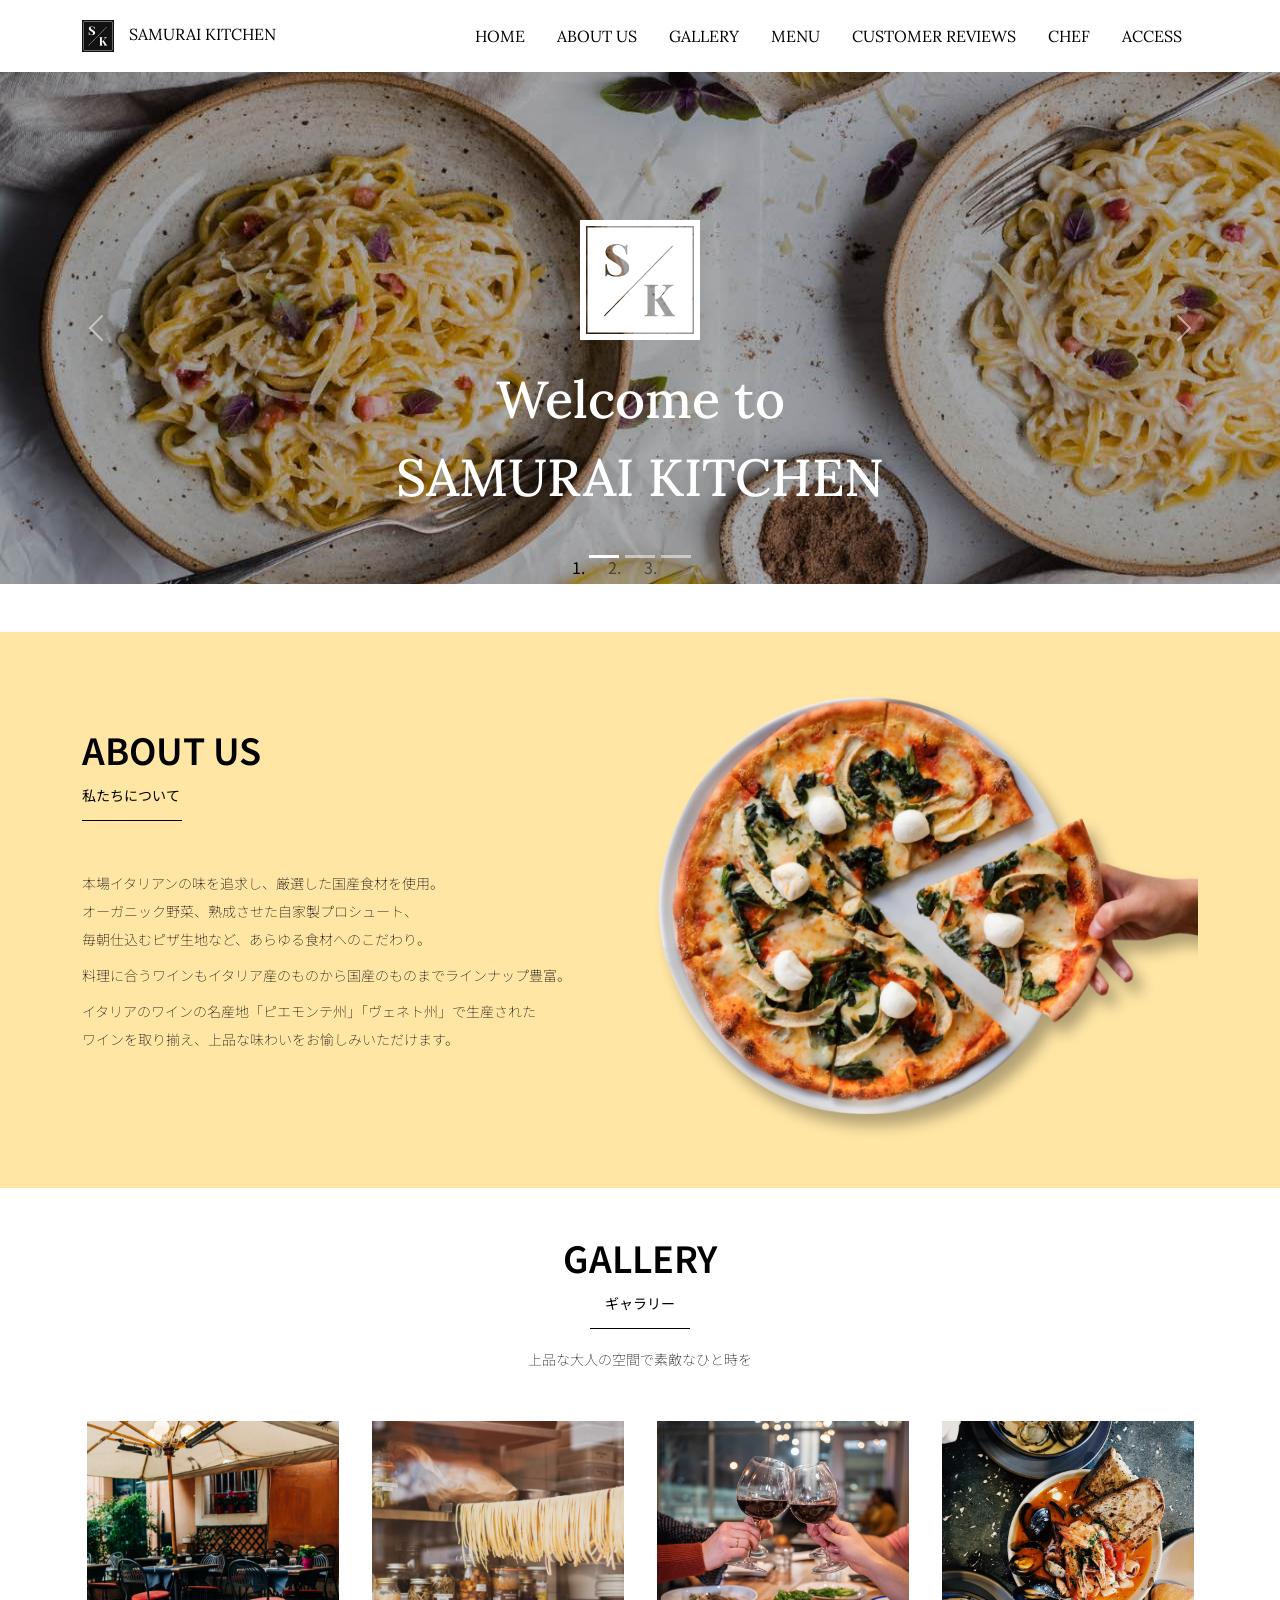
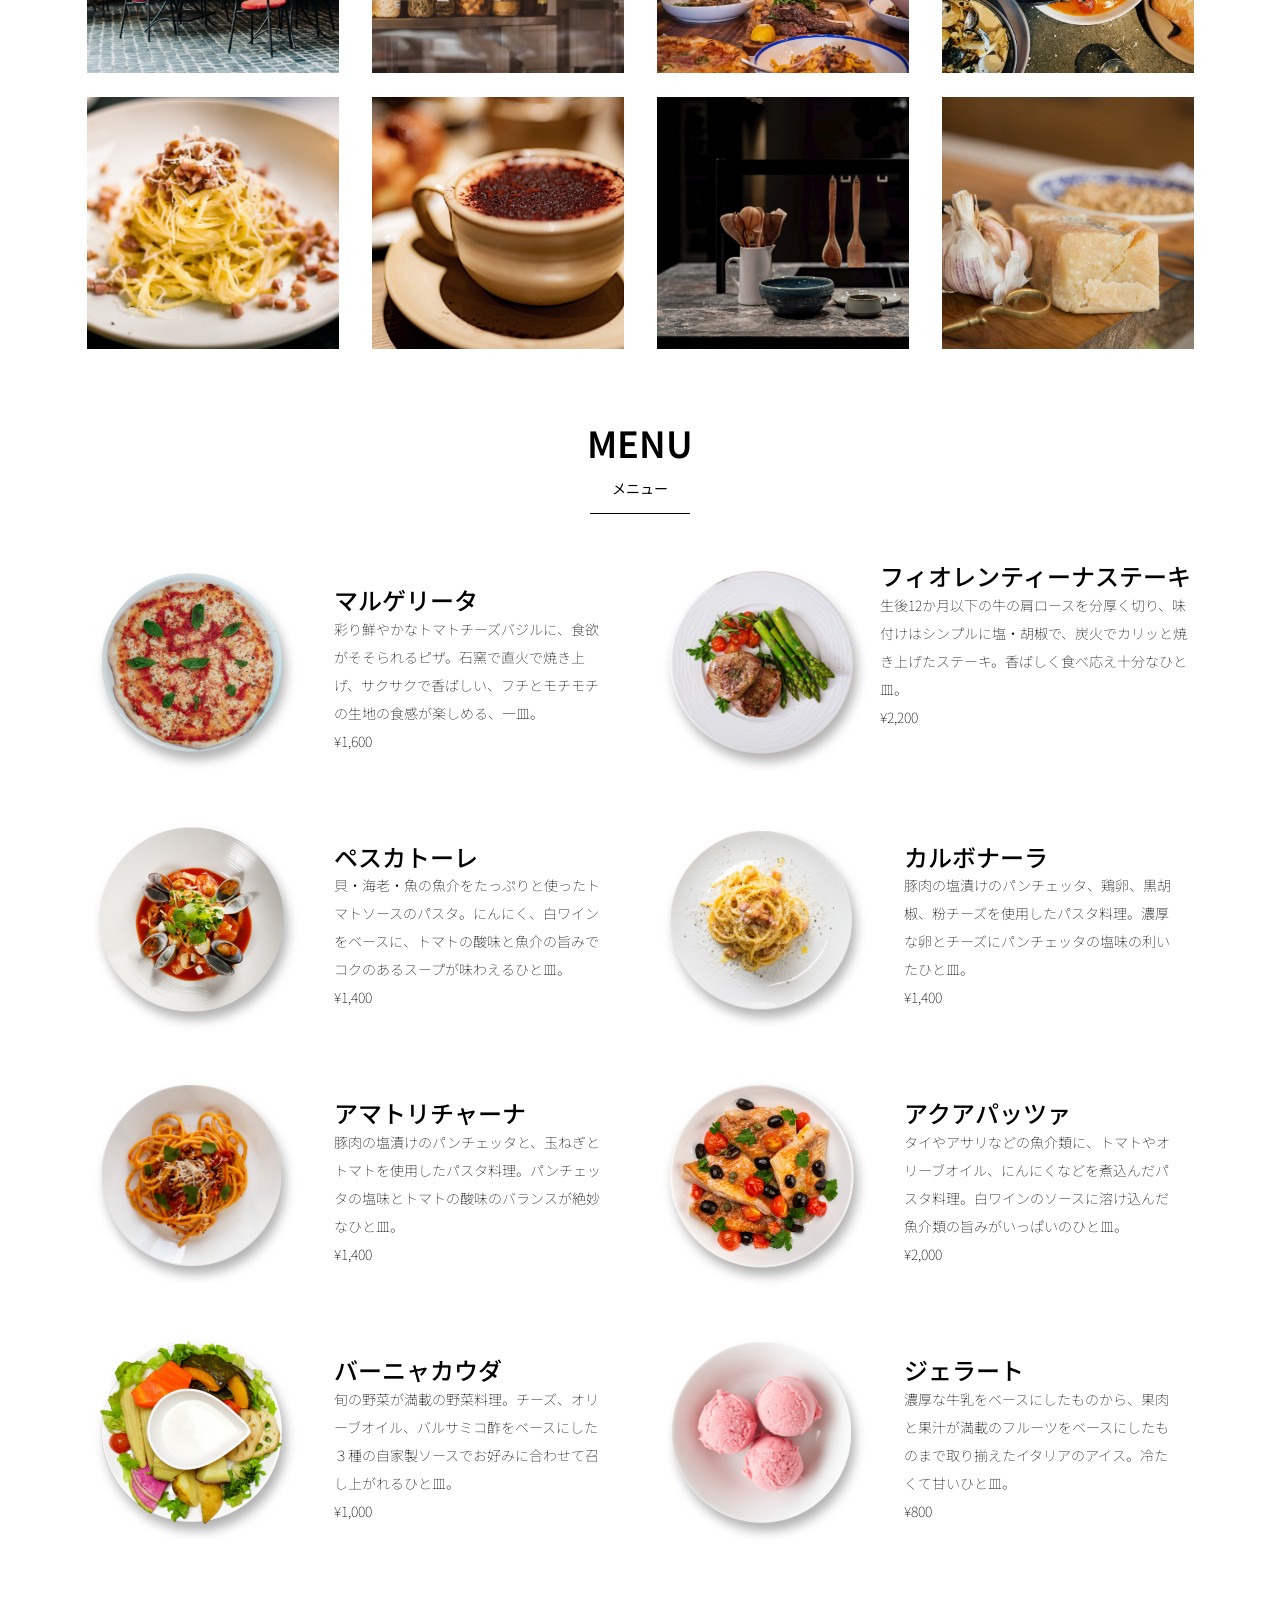
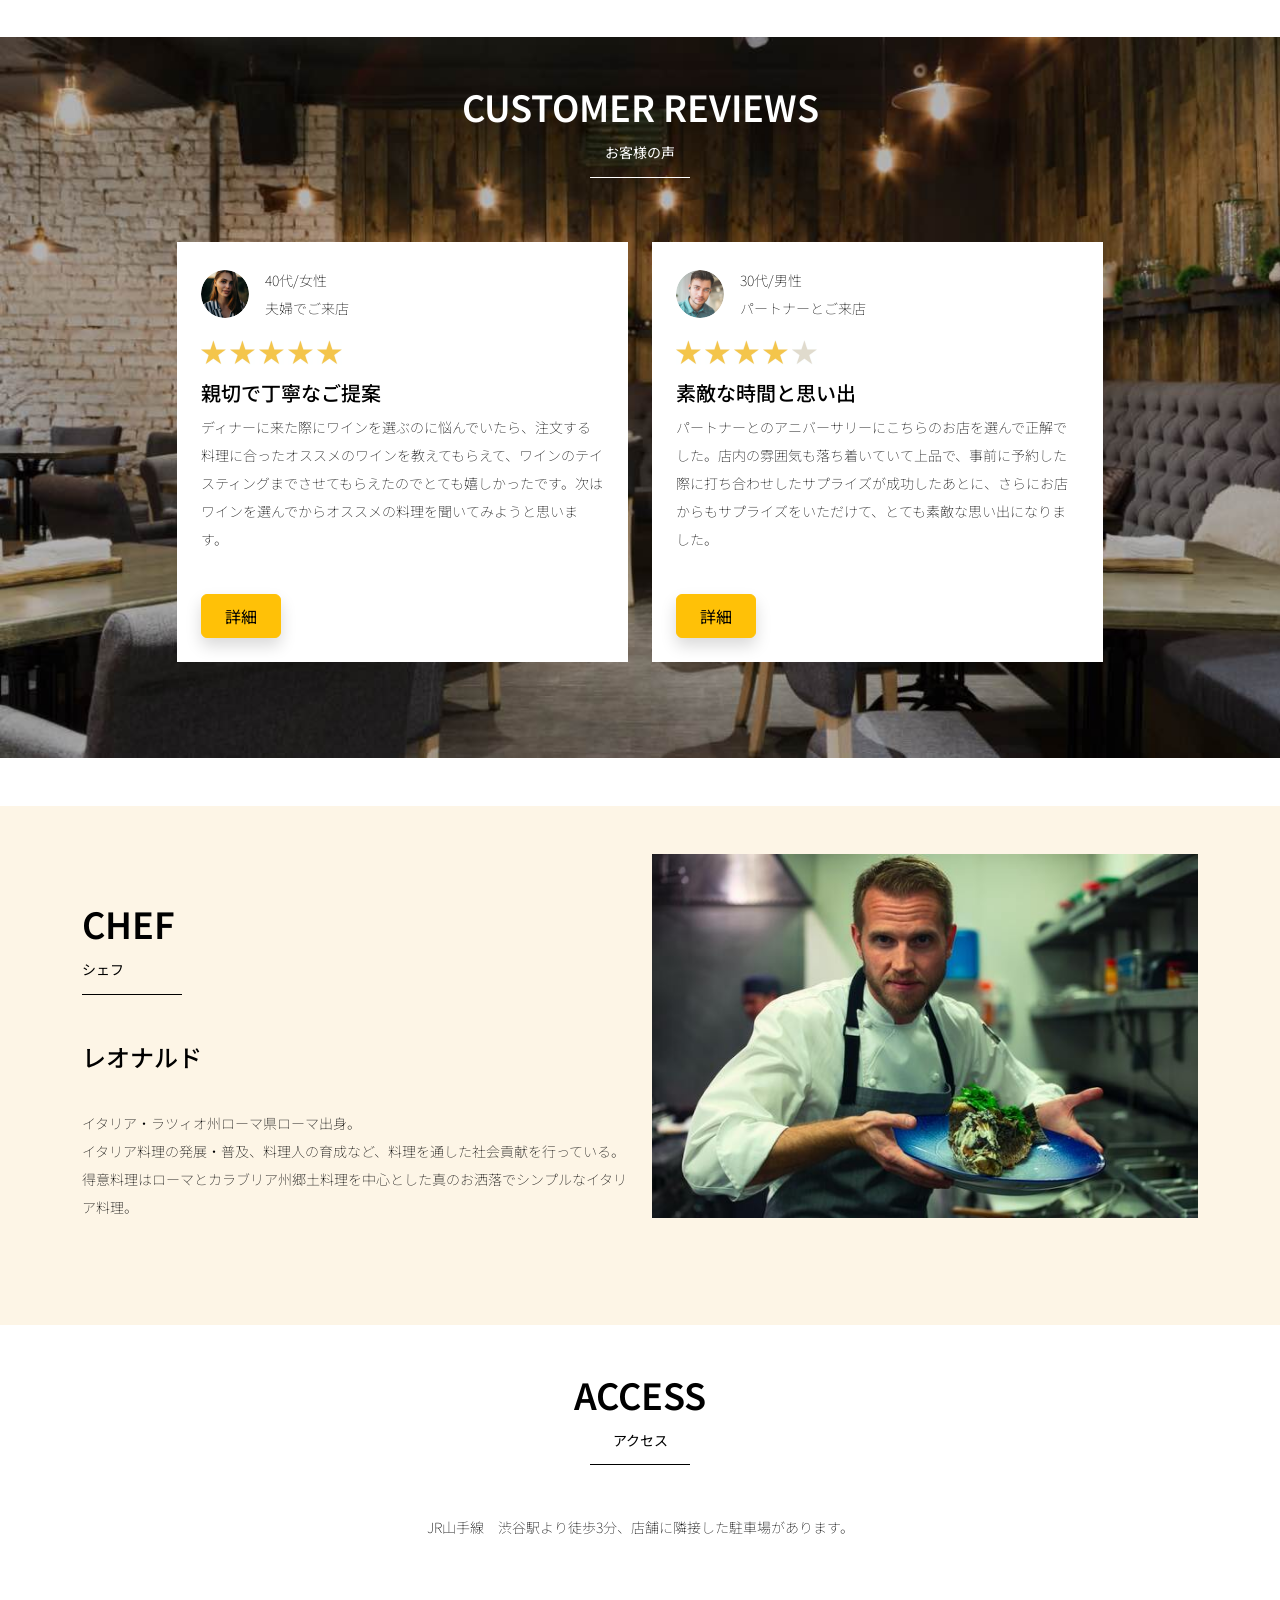
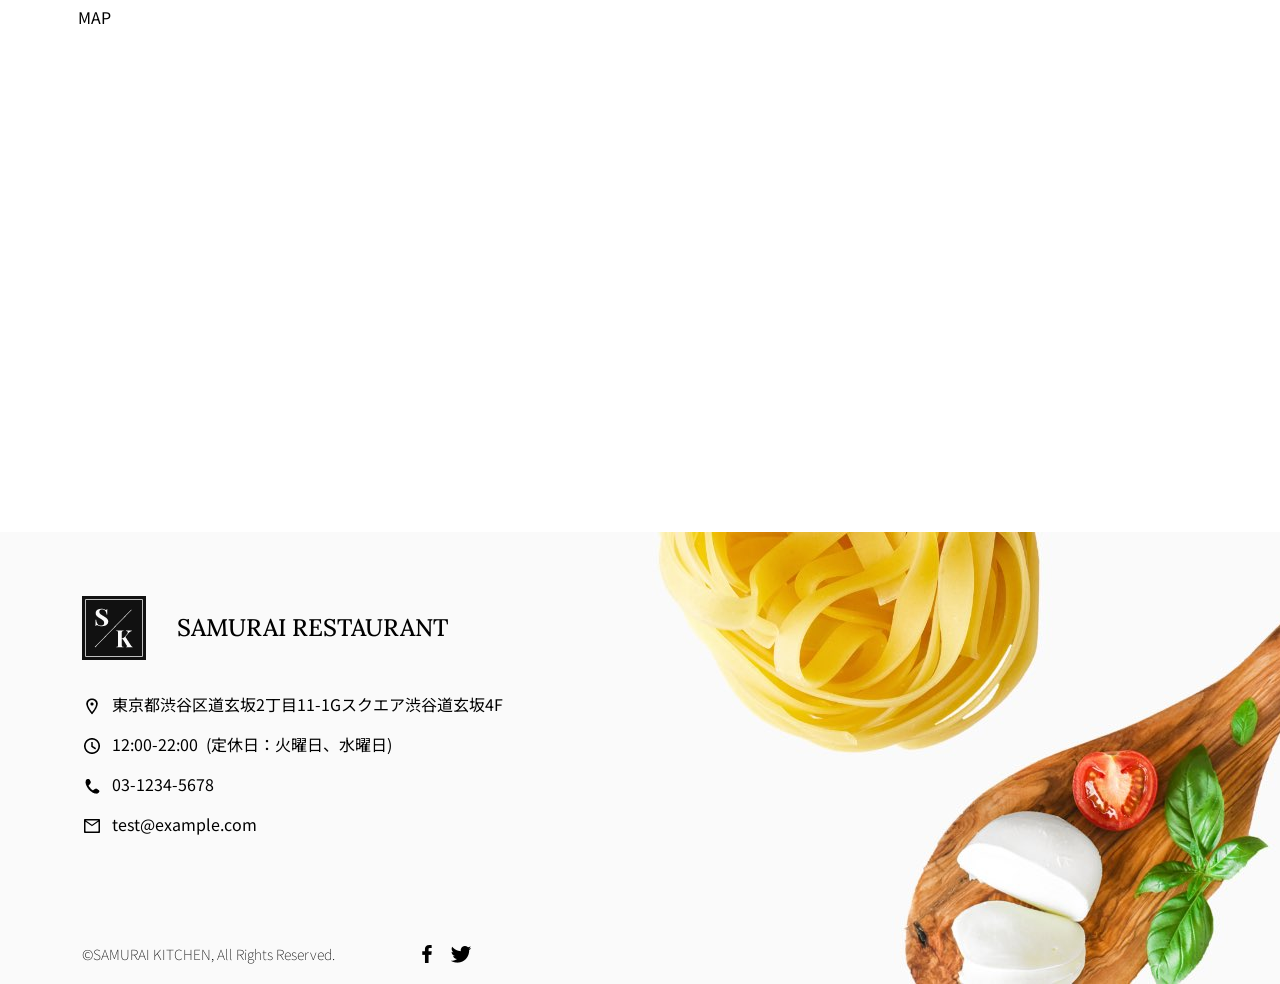
==== kadai_015/index.html @ 4ac13d6a "Add files via upload" ====
<!doctype html>
<html lang="ja">

<head>
  <meta charset="utf-8">
  <!-- マルチデバイス対応 -->
  <meta name="viewport" content="width=device-width, initial-scale=1">
  <meta name="description" content="">
  <meta name="author" content="SAMURAI ENGINEER">
  <title>SAMURAI XD_HTML教材</title>
  
  <!-- 先にBootstrapのCSSの読み込み -->
  <!--  bootstrap.min.cssの読み込み -->  
  <link href="https://cdn.jsdelivr.net/npm/bootstrap@5.0.0-beta1/dist/css/bootstrap.min.css" rel="stylesheet"
    integrity="sha384-giJF6kkoqNQ00vy+HMDP7azOuL0xtbfIcaT9wjKHr8RbDVddVHyTfAAsrekwKmP1" crossorigin="anonymous">
  <!--  bootstrap.bundle.min.jsの読み込み -->
  <!-- BootstrapのJavascriptライブラリの読み込み -->
  <script src="https://cdn.jsdelivr.net/npm/bootstrap@5.0.0-beta1/dist/js/bootstrap.bundle.min.js"
    integrity="sha384-ygbV9kiqUc6oa4msXn9868pTtWMgiQaeYH7/t7LECLbyPA2x65Kgf80OJFdroafW" crossorigin="anonymous" defer>
  </script>

  <!-- Google Font読み込み -->
  <link rel="preconnect" href="https://fonts.gstatic.com">
  <link href="https://fonts.googleapis.com/css2?family=Lora&display=swap" rel="stylesheet">
  <link href="https://fonts.googleapis.com/css2?family=Noto+Sans+JP:wght@300&display=swap" rel="stylesheet">
  <!-- Font Awesome -->
  <link rel="stylesheet" href="https://use.fontawesome.com/releases/v5.1.0/css/all.css"
    integrity="sha384-lKuwvrZot6UHsBSfcMvOkWwlCMgc0TaWr+30HWe3a4ltaBwTZhyTEggF5tJv8tbt" crossorigin="anonymous">
    <!-- Bootstrapの読み込みのlinkタグよりも後ろに、style.cssを読み込むlinkタグを記述する -->
    <!--今回作成する styles.cssの読み込み -->
  <link href="stylesheet/style.css" rel="stylesheet">
  <!--   -->
</head>

<body>
  <main>
    <!--  ナビゲーションバー開始 -->
    <!-- navbarでナビゲーションバー作成。navbar-expand-lgで画面幅が広いときハンバーガーボタンを非表示 -->
    <nav class="navbar navbar-expand-lg">

      <!-- navbarのコンテナ -->
      <div class="container">
        
        <!-- navbar-brandはロゴ部分。独自クラスの　my_navbar\brandで細かな調整 -->
      <a class="navbar-brand my_navbar_brand">

        <!-- ロゴアイコンの配置。navbar_brand_logoは独自クラス -->
        <img class="img-fluid navbar_brand_logo" src="img/site_logo.png" alt="サイトアイコン"><span>SAMURAI KITCHEN</span>
      </a>

      <!-- nacba-togglerはハンバーガーボタンを表示・非表示にするクラス。 -->
      <div class="navbar-toggler hamburger_menu" data-bs-toggle="collapse" data-bs-target="#navbarNav"
      aria-controls="navbarNav" aria-expanded="false" aria-label="Toggle navigation">
      <input type="checkbox" id="hamburger_btn_check">
      <label for="hamburger_btn_check" class="hamburger_btn">
        <img class="btn_open" src="img/button_open.png" alt="ナビゲーションバーのボタン">
        <img class="btn_close" src="img/button_close.png" alt="ナビゲーションバーのボタン">
      </label>
    </div>

    <!-- これ以降がナビゲーションメニュー部分 -->
    <div class="collapse navbar-collapse justify-content-end" id="navbarNav">
      <ul class="navbar-nav">
        <li class="nav-item px-2">
          <a class="nav-link my_nav_link my-2" aria-current="page" href="#">HOME</a>
        </li>
        <li class="nav-item px-2">
          <a class="nav-link my_nav_link my-2" href="#about">ABOUT US</a>
        </li>
        
        <li class="nav-item px-2">
          <a class="nav-link my_nav_link my-2" href="#gallery">GALLERY</a>
        </li>

        <li class="nav-item px-2">
          <a class="nav-link my_nav_link my-2" href="#menu">MENU</a>
        </li>

        <li class="nav-item px-2">
          <a class="nav-link my_nav_link my-2" href="#review">CUSTOMER REVIEWS</a>
        </li>

        <li class="nav-item px-2">
          <a class="nav-link my_nav_link my-2" href="#chef">CHEF</a>
        </li>

        <li class="nav-item px-2">
          <a class="nav-link my_nav_link my-2" href="#access">ACCESS</a>
        </li>
      </ul>
    </div>
  </div>
    </nav>
    <!--  ナビゲーションバー終了 -->

    <!--  カルーセル開始 -->
    <!-- idのmyCarouselはインジケーター部分のdata-bs-targetと紐づく必要がある。mb-5で下方向に余白を追加。 -->
    <div id="myCarousel" class="carousel slide mb-5" data-bs-ride="carousel">

      <!-- インジケータ部分 　（olは番号付き箇条書き）-->
      <ol class="carousel-indicators">
        <!-- この個所と前述のidは紐づいている。data-bs-slide-toの番号がカルーセルの順番 -->
        <li data-bs-target="#myCarousel" data-bs-slide-to="0" class="active"></li>
        <li data-bs-target="#myCarousel" data-bs-slide-to="1"></li>
        <li data-bs-target="#myCarousel" data-bs-slide-to="2"></li>
      </ol>

      <!-- carousel-inner:カルーセルのキャプションと背景画像の部分。現在は1枚目だけ表示-->
      <div class="carousel-inner">
        <div class="carousel-item active">
          <img src="img/slider-1.jpg" alt="SAMURAI KITCHEN-1">
          <div class="carousel-caption">
            <!-- 独自クラスで位置とフォントを変更 -->
            <h1 class="my_carousel_caption">
              Welcome to<br>
              SAMURAI KITCHEN
            </h1>
          </div>
        </div>

        <!-- カルーセル2枚目 -->
        <div class="carousel-item">
          <img src="img/slider-2.jpg" alt="サンプル画像">
          <div class="carousel-caption">
            <h1 class="my_carousel_caption">
              The fabulous combination of&nbsp;wine&nbsp;and&nbsp;food
            </h1>
          </div>
        </div>

        <!-- カルーセル3枚目 -->
        <div class="carousel-item">
          <img src="img/slider-3.jpg" alt="サンプル画像">
          <div class="carousel-caption">
            <h1 class="my_carousel_caption">Get the Italian taste<br>
            at the SAMURAI&nbsp;KITCHEN
          </h1>
          </div>
        </div>
        </div>
      

      <!-- コントロールボタン左 -->
      <a class="carousel-control-prev" href="#myCarousel" role="button" data-bs-slide="prev">
        <span class="carousel-control-prev-icon" aria-hidden="true"></span>
        <span class="visually-hidden">Previous</span>
      </a>

      <!-- コントロールボタン右側 -->
      <a class="carousel-control-next" href="#myCarousel" role="button" data-bs-slide="next">
        <span class="carousel-control-next-icon" aria-hidden="true"></span>
        <span class="visually-hidden">Next</span>
      </a>
    </div>

    <!--  カルーセル終了 -->

    <!--  アバウトセクション開始 -->
    <section class="about_us_bg" id="about">
      <!-- コンテンツの中央揃え。上下方向にパディングサイズ５、下方向にマージンサイズ５ -->
      <div class="container py-5 mb-5">

        <!-- rowクラス（行） -->
        <div class="row">
          <!-- 左側カラム（6/12分割） -->
          <div class="col-lg-6 text-left">
            <!-- 上下方向にパディングサイズ５ -->
            <div class="py-5">
              <!-- 下方向にマージンサイズ５-->
              <h2 class="section_title about mb-5">
                ABOUT US
              </h2>
              <!-- 下方向にマージンサイズ２ -->
              <p class="mb-2">
                本場イタリアンの味を追求し、厳選した国産食材を使用。<br>
                オーガニック野菜、熟成させた自家製プロシュート、<br>
                毎朝仕込むピザ生地など、あらゆる食材へのこだわり。<br>
              </p>

              <!-- 下方向にマージンサイズ２ -->
              <p class="mb-2">
                料理に合うワインもイタリア産のものから国産のものまでラインナップ豊富。<br>
              </p>

              <!-- 下方向にマージンサイズ２ -->
              <p class="mb-2">
                イタリアのワインの名産地「ピエモンテ州」「ヴェネト州」で生産された<br>
                ワインを取り揃え、上品な味わいをお愉しみいただけます。<br>
              </p>
            </div>
          </div>

          <!-- 右側カラム(6/12分割) -->
          <div class="col-lg-6">

            <!-- 画像を配置 -->
            <img src="img/img-about-us.png" class="img-fluid" alt="pizza">
          </div>
        </div>
      </div>

    </section>
    <!--  アバウトセクション終了 -->

    <!--  ギャラリーセクション開始 -->
    <section id="gallery">
      <div class="container mb-5">
        <h2 class="mb-3 section_title gallery text-center">GALLERY</h2>
        <p class="text-center mb-5">
          上品な大人の空間で素敵なひと時を
        </p>

        <div class="row">
          <div class="col-6 col-lg-3 mb-4 d-flex justify-content-center">
            <img class="img-fluid" src="img/gallery-1.jpg" alt="サンプル画像">
          </div>

          <div class="col-6 col-lg-3 mb-4 d-flex justify-content-center">
            <img class="img-fluid" src="img/gallery-2.jpg" alt="サンプル画像">
          </div>

          <div class="col-6 col-lg-3 mb-4 d-flex justify-content-center">
            <img class="img-fluid" src="img/gallery-3.jpg" alt="サンプル画像">
          </div>

          <div class="col-6 col-lg-3 mb-4 d-flex justify-content-center">
            <img class="img-fluid" src="img/gallery-4.jpg" alt="サンプル画像">
          </div>

          <div class="col-6 col-lg-3 mb-4 d-flex justify-content-center">
            <img class="img-fluid" src="img/gallery-5.jpg" alt="サンプル画像">
          </div>

          <div class="col-6 col-lg-3 mb-4 d-flex justify-content-center">
            <img class="img-fluid" src="img/gallery-6.jpg" alt="サンプル画像">
          </div>

          <div class="col-6 col-lg-3 mb-4 d-flex justify-content-center">
            <img class="img-fluid" src="img/gallery-7.jpg" alt="サンプル画像">
          </div>

          <div class="col-6 col-lg-3 mb-4 d-flex justify-content-center">
            <img class="img-fluid" src="img/gallery-8.jpg" alt="サンプル画像">
          </div>

        </div>
      </div>

    </section>
    <!--  ギャラリーセクション終了 -->

    <!--  メニューセクション -->
    <section id="menu">
      <!-- タイトル文字部分のコンテナ -->
      <div class="container">
        <div class="row">
          <div class="col-lg-12">

            <!-- タイトル文字 -->
            <h2 class="section_title menu text-center mb-5">MENU</h2>
          </div>
        </div>
      </div>

      <!-- メニュー部分のコンテナ -->
       <!-- 下方向にマージン５ -->
      <div class="container mb-5">
        <div class="row">

        
        <!-- 左側メニュー -->
        <div class="col-12 col-lg-6">

          <!-- さらに子要素を5：7で分割 -->
          <!-- カラムの間のパディングをなくす。下方向にマージン４ -->
          <div class="row g-0 mb-4">
            <!-- 画面中央揃え -->
            <div class="col-12 col-lg-5 text-center">

              <!-- 左側メニュー画像部分 -->
              <!-- 画像がカラムをはみ出ないようにする -->
              <img src="img/margherita.png" class="img-fluid" alt="マルゲリータ">
            </div>

            <!-- 右側テキスト部分 -->
            <!-- 全体的にパディング4 -->
            <div class="col-12 col-lg-7 p-4">
              <!-- 下方向にマージン0　文字を小さくするmenu_title独自クラスを追加 -->
              <h4 class="mb-0 menu_title">マルゲリータ</h4>
              <!-- 縦方向中央ぞろえ -->
              <p class="my-auto">彩り鮮やかなトマトチーズバジルに、食欲がそそられるピザ。石窯で直火で焼き上げ、サクサクで香ばしい、フチとモチモチの生地の食感が楽しめる、一皿。</p>
              <!-- フォントを変更する独自クラスを追加 -->
              <p class="menu_price">¥1,600</p>
            </div>
          </div>
        </div>

        <!-- 右側部分メニュー。上記と同じ内容なのでコメント省略 -->
        <div class="col-12 col-lg-6">
          <div class="row g-0 mb-4">
            <div class="col-12 col-lg-5 text-center">
              <img src="img/steak.png" class="img-fluid" alt="フィオレンティーナステーキ">
            </div>
            <div class="col-12 col-lg-7 p4">
              <h4 class="mb-0 menu_title">フィオレンティーナステーキ</h4>
              <p class="my-auto">生後12か月以下の牛の肩ロースを分厚く切り、味付けはシンプルに塩・胡椒で、炭火でカリッと焼き上げたステーキ。香ばしく食べ応え十分なひと皿。</p>
              <p class="menu_price">¥2,200</p>
            </div>
          </div>
        </div>

                <!-- 左側メニュー -->
                <div class="col-12 col-lg-6">
                  <div class="row g-0 mb-4">
                    <div class="col-12 col-lg-5 text-center">
                      <img src="img/pescatore.png" class="img-fluid" alt="ペスカトーレ">
                    </div>
                    <div class="col-12 col-lg-7 p-4">
                      <h4 class="mb-0 menu_title">ペスカトーレ</h4>
                      <p class="my-auto">貝・海老・魚の魚介をたっぷりと使ったトマトソースのパスタ。にんにく、白ワインをベースに、トマトの酸味と魚介の旨みでコクのあるスープが味わえるひと皿。</p>
                      <p class="menu_price">¥1,400</p>
                    </div>
                  </div>
                </div>
        
                <!-- 右側部分メニュー。上記と同じ内容なのでコメント省略 -->
                <div class="col-12 col-lg-6">
                  <div class="row g-0 mb-4">
                    <div class="col-12 col-lg-5 text-center">
                      <img src="img/carbonara.png" class="img-fluid" alt="カルボナーラ">
                    </div>
                    <div class="col-12 col-lg-7 p-4">
                      <h4 class="mb-0 menu_title">カルボナーラ</h4>
                      <p class="my-auto">豚肉の塩漬けのパンチェッタ、鶏卵、黒胡椒、粉チーズを使用したパスタ料理。濃厚な卵とチーズにパンチェッタの塩味の利いたひと皿。</p>
                      <p class="menu_price">¥1,400</p>
                    </div>
                  </div>
                </div>

                <div class="col-12 col-lg-6">
                  <div class="row g-0 mb-4">
                    <div class="col-12 col-lg-5 text-center">
                      <img src="img/amatriciana.png" class="img-fluid" alt="アマトリチャーナ">
                    </div>
                    <div class="col-12 col-lg-7 p-4">
                      <h4 class="mb-0 menu_title">アマトリチャーナ</h4>
                      <p class="my-auto">豚肉の塩漬けのパンチェッタと、玉ねぎとトマトを使用したパスタ料理。パンチェッタの塩味とトマトの酸味のバランスが絶妙なひと皿。</p>
                      <p class="menu_price">¥1,400</p>
                    </div>
                  </div>
                </div>
                
                <div class="col-12 col-lg-6">
                  <div class="row g-0 mb-4">
                    <div class="col-12 col-lg-5 text-center">
                      <img src="img/acqua-pazza.png" class="img-fluid" alt="アクアパッツァ">
                    </div>
                    <div class="col-12 col-lg-7 p-4">
                      <h4 class="mb-0 menu_title">アクアパッツァ</h4>
                      <p class="my-auto">タイやアサリなどの魚介類に、トマトやオリーブオイル、にんにくなどを煮込んだパスタ料理。白ワインのソースに溶け込んだ魚介類の旨みがいっぱいのひと皿。</p>
                      <p class="menu_price">¥2,000</p>
                    </div>
                  </div>
                </div>

              <div class="col-12 col-lg-6">
                <div class="row g-0 mb-4">
                  <div class="col-12 col-lg-5 text-center">
                    <img src="img/bagna-cauda.png" class="img-fluid" alt="バーニャカウダ">
                  </div>
                  <div class="col-12 col-lg-7 p-4">
                    <h4 class="mb-0 menu_title">バーニャカウダ</h4>
                    <p class="my-auto">旬の野菜が満載の野菜料理。チーズ、オリーブオイル、バルサミコ酢をベースにした３種の自家製ソースでお好みに合わせて召し上がれるひと皿。</p>
                    <p class="menu_price">¥1,000</p>
                  </div>
                </div>
              </div>

              <div class="col-12 col-lg-6">
                <div class="row g-0 mb-4">
                  <div class="col-12 col-lg-5 text-center">
                    <img src="img/gelato.png" class="img-fluid" alt="ジェラート">
                  </div>
                  <div class="col-12 col-lg-7 p-4">
                    <h4 class="mb-0 enu_title">ジェラート</h4>
                    <p class="my-auto">濃厚な牛乳をベースにしたものから、果肉と果汁が満載のフルーツをベースにしたものまで取り揃えたイタリアのアイス。冷たくて甘いひと皿。</p>
                    <p class="menu_price">¥800</p>
                  </div>
                </div>
              </div>
        </div>
      </div>
    </section>
    <!--  メニューセクション終了 -->

    <!--  レビューセクション開始 -->
    <section id="review">

      <!-- review_wrapperで背景画像を設定する -->
      <div class="review_wrapper">

        <!-- containerの部分 -->
        <div class="container py-5 mb-5">

          <!-- 中央揃えでタイトルを表示 -->
          <div class="text-center mb-5">
            <h2 class="section_title review text-center text-white">CUSTOMER REVIEWS</h2>
          </div>

          <!-- rowの部分：左右のカラムを中央揃え -->
          <div class="row pb-5 justify-content-center">

            <!-- 左側カラム -->
            <div class="col-12 col-lg-5 mt-3">

              <!-- 背景色を白色に設定 -->
              <!-- h-420クラスで白枠の高さを修正します -->
              <div class="bg-white h_420">

                <!-- 内部にパディング４ -->
                <div class="p-4">

                  <!-- 顔写真と年齢などのテキストはd-flexで横並びにする　中央揃え -->
                  <div class="d-flex align-items-center">
                    <!-- お客様の画像を配置 -->
                    <!-- reviwer_imgクラスで画像サイズを変更します -->
                    <img src="img/customer-woman.png" class="reviewer_img" alt="サンプル画像">
                  <div>
                  <!-- お客様情報のテキスト -->
                  <p class="my-0">40代/女性</p>
                  <p class="my-0">夫婦でご来店</p>
                </div>
              </div>

              <div class="my-3">
                <!-- 星の画像を表示 -->
                <!-- star-imgクラスで画像サイズを変更 -->
                <img src="img/star-point.png" class="star_img" alt="star">
                <img src="img/star-point.png" class="star_img" alt="star">
                <img src="img/star-point.png" class="star_img" alt="star">
                <img src="img/star-point.png" class="star_img" alt="star">
                <img src="img/star-point.png" class="star_img" alt="star">
              </div>

              <!-- レビュータイトル -->
              <h5>親切で丁寧なご提案</h5>
              <!-- レビュー内容 -->
              <p>
                ディナーに来た際にワインを選ぶのに悩んでいたら、注文する料理に合ったオススメのワインを教えてもらえて、ワインのテイスティングまでさせてもらえたのでとても嬉しかったです。次はワインを選んでからオススメの料理を聞いてみようと思います。
              </p>

              <!-- 黄色ボタンを配置 -->
              <button type="button" class="btn btn-warning shadow fix_bottom">詳細</button>
            </div>
          </div>
        </div>

        <!-- 右側カラム -->
        <div class="col-12 col-lg-5 mt-3">
          <div class="bg-white h_420">
            <div class="p-4">
              <div class="d-flex align-items-center">
                <img src="img/customer-man.png" class="reviewer_img" alt="サンプル画像">
              <div>
              <p class="my-0">30代/男性</p>
              <p class="my-0">パートナーとご来店</p>
            </div>
          </div>
          <div class="my-3">
            <img src="img/star-point.png" class="star_img" alt="star">
            <img src="img/star-point.png" class="star_img" alt="star">
            <img src="img/star-point.png" class="star_img" alt="star">
            <img src="img/star-point.png" class="star_img" alt="star">
            <img src="img/star-no-point.png" class="star_img" alt="no-star">
          </div>
          <h5>素敵な時間と思い出</h5>
          <p>
            パートナーとのアニバーサリーにこちらのお店を選んで正解でした。店内の雰囲気も落ち着いていて上品で、事前に予約した際に打ち合わせしたサプライズが成功したあとに、さらにお店からもサプライズをいただけて、とても素敵な思い出になりました。
          </p>
          <button type="button" class="btn btn-warning shadow fix_bottom">詳細</button>
      </div>
      </div>
      </div>
      </div>
      </div>
      </div>
    </section>
    <!--  レビューセクション終了 -->


    <!-- シェフセクション開始 -->
    <section class="chef_bg" id="chef">
      <div class="container py-5 mb-5" >
        <div class="row">
          
          <!-- 右側 -->
          <div class="col-lg-6 text-left">
            <div class="py-5">
              <h2 class="section_title chef mb-5">
                CHEF
              </h2>
              <h4 class="mb-2">
                レオナルド<br><br>
              </h4>
              <p class="mb-2">
                イタリア・ラツィオ州ローマ県ローマ出身。 <br>
                イタリア料理の発展・普及、料理人の育成など、料理を通した社会貢献を行っている。 <br>
                得意料理はローマとカラブリア州郷土料理を中心とした真のお洒落でシンプルなイタリア料理。 <br>
              </p>
            </div>
          </div>
          <!-- 左側 -->
          <div class="col-lg-6">
            <img src="img/chef.jpg" class="img-fluid" alt="シェフ">
          </div>
        </div>
      </div>
    </section>
    <!-- シェフセクション終了 -->

    <!--  アクセスセクション開始 -->
    <section id="access">
      <div class="container">
        <div class="row">
          <div class="col-lg-12 text-center mb-5">
            <h2 class="section_title text-center access mb-5">ACCESS</h2>
          <p>JR山手線　渋谷駅より徒歩3分、店舗に隣接した駐車場があります。</p>
        </div>
      </div>
    </div>

    <div class="container mb-5 px-2">
      <!-- この部分にマップを配置 -->
      MAP
      <iframe
      src="https://www.google.com/maps/embed?pb=!1m18!1m12!1m3!1d12967.114087343349!2d139.687349334065!3d35.657827993593834!2m3!1f0!2f0!3f0!3m2!1i1024!2i768!4f1.1!3m3!1m2!1s0x6018f5209bb80c49%3A0x7abbc1a9d7d575eb!2z5qCq5byP5Lya56S-5L6N!5e0!3m2!1sja!2sjp!4v1623882550231!5m2!1sja!2sjp"
      class="w-100" style="height: 50vh;" loading="lazy"></iframe>

  </div>
</section>
<!-- アクセスセクション終了 -->

    </div>

    </section>
    <!--  アクセスセクション終了 -->


    <!--  フッター開始 -->
    <footer id="footer">
      <div class="container">
        <div class="row">

          <!-- 2カラムに分けたレイアウトの左側カラム -->
          <!-- 親要素にposition-relativeを設定 -->
          <div class="col-12 col-lg-6 position-relative">

          <!-- 2カラムに分けたレイアウトの左側カラム -->
          <div class="row pt-5">

            <!-- 画面をさらに2：10に分割 -->
            <!-- ここは2：10の2の部分 -->
            <div class="col-lg-2 text-center my-3">

              <!-- サイトロゴ -->
              <!-- 独自クラスを追加 -->
              <img class="img-fluid footer_brand_logo" src="img/site_logo.png" alt="サンプル画像">
            </div>

            <!-- ここは2:10の10の部分 -->
            <div class="col-lg-10 align-self-center my-3">
              <!-- タイトル文字  -->
              <!-- 独自クラスを追加したフォント等を変更 -->
              <h2 class="m-0 footer_text">SAMURAI RESTAURANT</h2>
            </div>
          </div>

          <!-- 営業時間等のテキストを追加 -->
          <div class="restaurant_info py-3">
            <div class="d-flex mb-3">
              <img src="img/icon-Marker.png" alt="marker">
              <p class="p-0 m-0">東京都渋谷区道玄坂2丁目11-1Gスクエア渋谷道玄坂4F</p>
            </div>
            <div class="d-flex mb-3">
              <img src="img/icon-Clock.png" alt="clock">
              <p class="p-0 m-0">12:00-22:00&nbsp;&nbsp;(定休日：火曜日、水曜日)</p>
            </div>
            <div class="d-flex mb-3">
              <img src="img/icon-Phone.png" alt="phone">
              <p class="p-o m-0">03-1234-5678</p>
            </div>
            <div class="d-flex mb-3">
              <img src="img/icon-Mail.png" alt="mail">
              <p class="p-0 m-0">test@example.com</p>
            </div>
          </div>

          <!-- コピーライトを追加 -->
          <!-- copy_rightクラスでabsoluteを設定。align-items-centerで上下中央揃え。 -->
          <div class="copy_right align-items-center">
            <p>
              ©SAMURAI KITCHEN, All Rights Reserved.
            </p>

            <!-- snsアイコンを表示 -->
            <!-- snsアイコンに独自クラスsns_imgを追加 -->
            <img src="img/icon-facebook.png" class="sns_img" alt="facebook">
            <!-- snsアイコンに独自クラスsns_imgを追加 -->
            <img src="img/icon-twitter.png" class="sns_img" alt="twitter">
          </div>
        </div>

        <!-- 2カラムに分けたレイアウトの右側カラム -->        
        <div class="col-12 col-lg-6 d-none d-lg-block">
          <!-- 背景画像を表示 -->
          <img src="img/background-footer.jpg" alt="背景画像">
        </div>
      </div>
      </div>
      

    </footer>
    <!--  フッター終了 -->
  </main>
</body>

</html>
---- kadai_015/stylesheet/style.css ----
/* 共通 */
html,
body {
  overflow-x: hidden;
}

body {
  color: #000000;
  font-family: 'Noto Sans JP', sans-serif;
  padding-bottom: 0;

}

p {
  line-height: 2.0em;
  font-weight: 100;
  font-style: normal;
  font-size: 14px;

}

.section_title{
  /* フォントサイズ36px */
  font-size: 36px;

  /* フォントの太さ600（標準は400） */
  font-weight: 600;
}

/* section_titleに疑似要素を追加 */
.section_title::after{
  /* 疑似要素はデフォルトでインライン要素のためブロック要素の変更 */
  display: block;

  /*サブタイトルの文字の大きさや余白を設定 */
  font-size: 14px;
  font-weight: 400;
  padding: 16px 0 16px;

  /* 下線の幅を100pxに設定 */
  width: 100px;

  /* 下線を直線1px黒色に設定 */
  border-bottom: solid 1px #000000;

}

/*  ナビゲーションバー */

.navbar_brand_logo{
  /* サイズを32pxの正方形へ変更 */
  width: 32px;
  height: 32px;

  /*imgハインライン要素なのでインラインブロックに設定 */
  display: inline-block;

  /* SAMURAI KITCHEN文字との余白を15pxに設定 */
  margin-right: 15px;
}

/* カンマで区切ると複数のクラスに適用可能 */
.my_navbar_brand,
.my_nav_link {

  /* フォントサイズを16pxに設定 */
  font-size: 16px;

  /* フォントをserif体に設定 */
  font-family: 'Lora',serif;

  /* フォント色を黒色に設定 */
  color: #000000 !important;
}

/* bootstrapのボタンに初期設定されている範囲のborder(枠線)を消す */
.navbar-toggler{
  padding: 0 !important;
  border: none;
}

/* ハンバーガーボタンがへっく状態である（押されている）とき、閉じるボタン（×）を表示する */
#hamburger_btn_check:checked~.hamburger_btn .btn_close{
  display: block;
}

/* ハンバーガーボタンがチェック状態である（押されている）とき、ハンバーガーボタンを表示しない */
#hamburger_btn_check:checked~.hamburger_btn .btn_open{
  display: none;
}

/* 最初に表示したときは、閉じるボタン（×）は表示しない */
.btn_close{
  display: none;
}

/* ハンバーガーボタンが押されているかを判断するためのチェックボックスは隠す */
#hamburger_btn_check{
  display: none;
}




/*  カールセル */
.my_carousel_caption{

  /* フォントサイズを52px */
  font-size: 52px;

  /* 上下に余白追加 */
  padding-top: 1.25rem;
  padding-bottom: 1.25rem;

  /* フォント色は白色 */
  color: #fff;

  /* テキスト中央揃え　フォント種類を変更 行の高さを1.5em*/
  text-align: center;
  font-family: 'Lora' , serif;
  line-height: 1.5em;
}

/* 疑似アイコンを配置 */
.my_carousel_caption::before{
  content: url(../img/logoSymbol_White.png);  
  display: block;
}

/* スマートフォン画面幅（画面幅が最大375pxまで）の場合、以下のスタイルを適用 */
@media screen and (max-width:375px){
  .my_carousel_caption{
    /* フォントサイズを27pxにする */
    font-size: 27px;
  }
}

/* carousel-itemの高さを32remに指定 */
.carousel-item{
  height: 32rem;
}

/* carousel-item直下の子要素imgタグに設定 */
.carousel-item>img{
  /* 絶対位置を指定 */
  position: absolute;
  top: 0;
  left: 0;
  min-width: 100%;

  /* 高さはcarousel-itemに揃える */
  height: 32rem;
}




/*  アバウト */

/* aboutクラスの後に”私たちについての文字を追加 */
.about::after{
  content:"私たちについて";
}

.about_us_bg{
  background-color: #FFE6A5;
}




/*  ギャラリー */
.gallery::after{
  content:"ギャラリー";
  margin: 0 auto 0;
}




/*  メニュー */
.menu::after{
  content: "メニュー";
  margin: 0 auto 0;
}

.menu-title{
  font-size: 18px;
  font-weight: 600;
  font-style: normal;
}

.menu-price{
  font-size: 20px;
  font-weight: 400;
  font-family: 'Losa',serif;
}




/*  レビュー */

  /* 背景画像を設定 */
  .review_wrapper{
    background-image: url(../img/background-reviews.jpg);
    background-repeat: no-repeat;
    background-size: cover;
  }

  /* サブタイトルを疑似要素で表示 */
  .review::after{
    content: "お客様の声";
    margin: 0 auto 0;
    border-bottom: solid 1px #FFFFFF;
  }

  /* 白い背景色の高さを固定 */
  .h_420{
    height: 420px;
    position: relative;
  }

  /* レビューの画像を修正 */
  .reviewer_img{
    /* サイズを48px */
    width: 48px;
    height: 48px;

    /* 円形にします */
    border-radius: 50%;
    margin-right: 16px;
  }

  /* 星のアイコン画像です */
  .star_img{
    /* サイズを25pxにします */
    width: 25px;
    height: 25px;
  }

  /* 詳細ボタンを下部に固定 */
  .fix_bottom{
    /* positionプロパティで絶対配置 */
    position: absolute;
    /* ボタンのサイズ変更 */
    width: 80px;
    height: 44px;
    /* 左から24px　下から24pxの位置に配置 */
    left: 24px;
    bottom: 24px;

  }


  /* シェフ */
  .chef::after{
    content: "シェフ";
  }

  .chef_bg{
    background-color: #fdf5e6;
  }

/*  アクセス */
.access::after{
  content: "アクセス";
  margin: 0 auto 0;
}





/*  フッター */

 /* 背景色を画像の背景と同じ色に設定 */
 #footer{
  background-color: #FAFAFA;
 }

 /* position:あ🄱そぅてで下からの距離で固定 */
 .copy_right{
  font-size: 14px;

  /* 先祖要素のdivタグの左の角を基準に絶対配置します */
  position: absolute;

  /* 下から1rem左から12px */
  bottom: 1rem;
  left: 12px;
  display: flex;
 }  

 /* copy_rightのクラスを適用したdivタグの子要素のpタグに適用される */
 .copy_right>p{
  margin-right: 5rem;
  margin-bottom: 0;
 }

 /* copy_rightのクラスを適用したdivタグの子要素で、sns_imgクラスを適用しているimgタグに適用される */
 .copy_right>img.sns_img{
  /* snsアイコンのサイズ24px */
  height: 24px;
  width: 24px;

  /* 右方向へ余白10px */
  margin-right: 10px;
  margin-top: 0;
 }

 /* restaurant_info直下の子要素pタグすべてに適用される */
 .restaurant_info p{
  font-weight: 400;
  line-height: 1.5;
  font-size: 16px;
 }

 /* restaurant_info直下の子要素imgタグすべてに適用される */
 .restaurant_info img{
  width: 20px;
  height: 20px;
  margin-right: 10px;
  line-height: 1.5;
  margin-top: auto;
 }

 /* サイトアイコンを64pxに設定 */
 .footer_brand_logo{
  width: 64px;
  height: 64px;
  display: inline-block;
  margin-right: 15px;
 }

 /* サイトタイトルのフォントをserif体(明朝単)に設定 */
 .footer_text{
  font-size: 24px;
  font-family: 'Lora',serif;
 }

 /*　スマートフォン画面幅（最大991pxまで）でスタイルを適用 */
 @media screen and (max-width:991px){
  .footer_text,
  .copy_right{
    margin-top: 2rem;
    text-align: center;
    position: relative;
  }

  .copy_right>p,img{
    margin-right: 1rem;
    font-size: 14px;
    margin: 0;
    line-height: 35px;
  }
 }
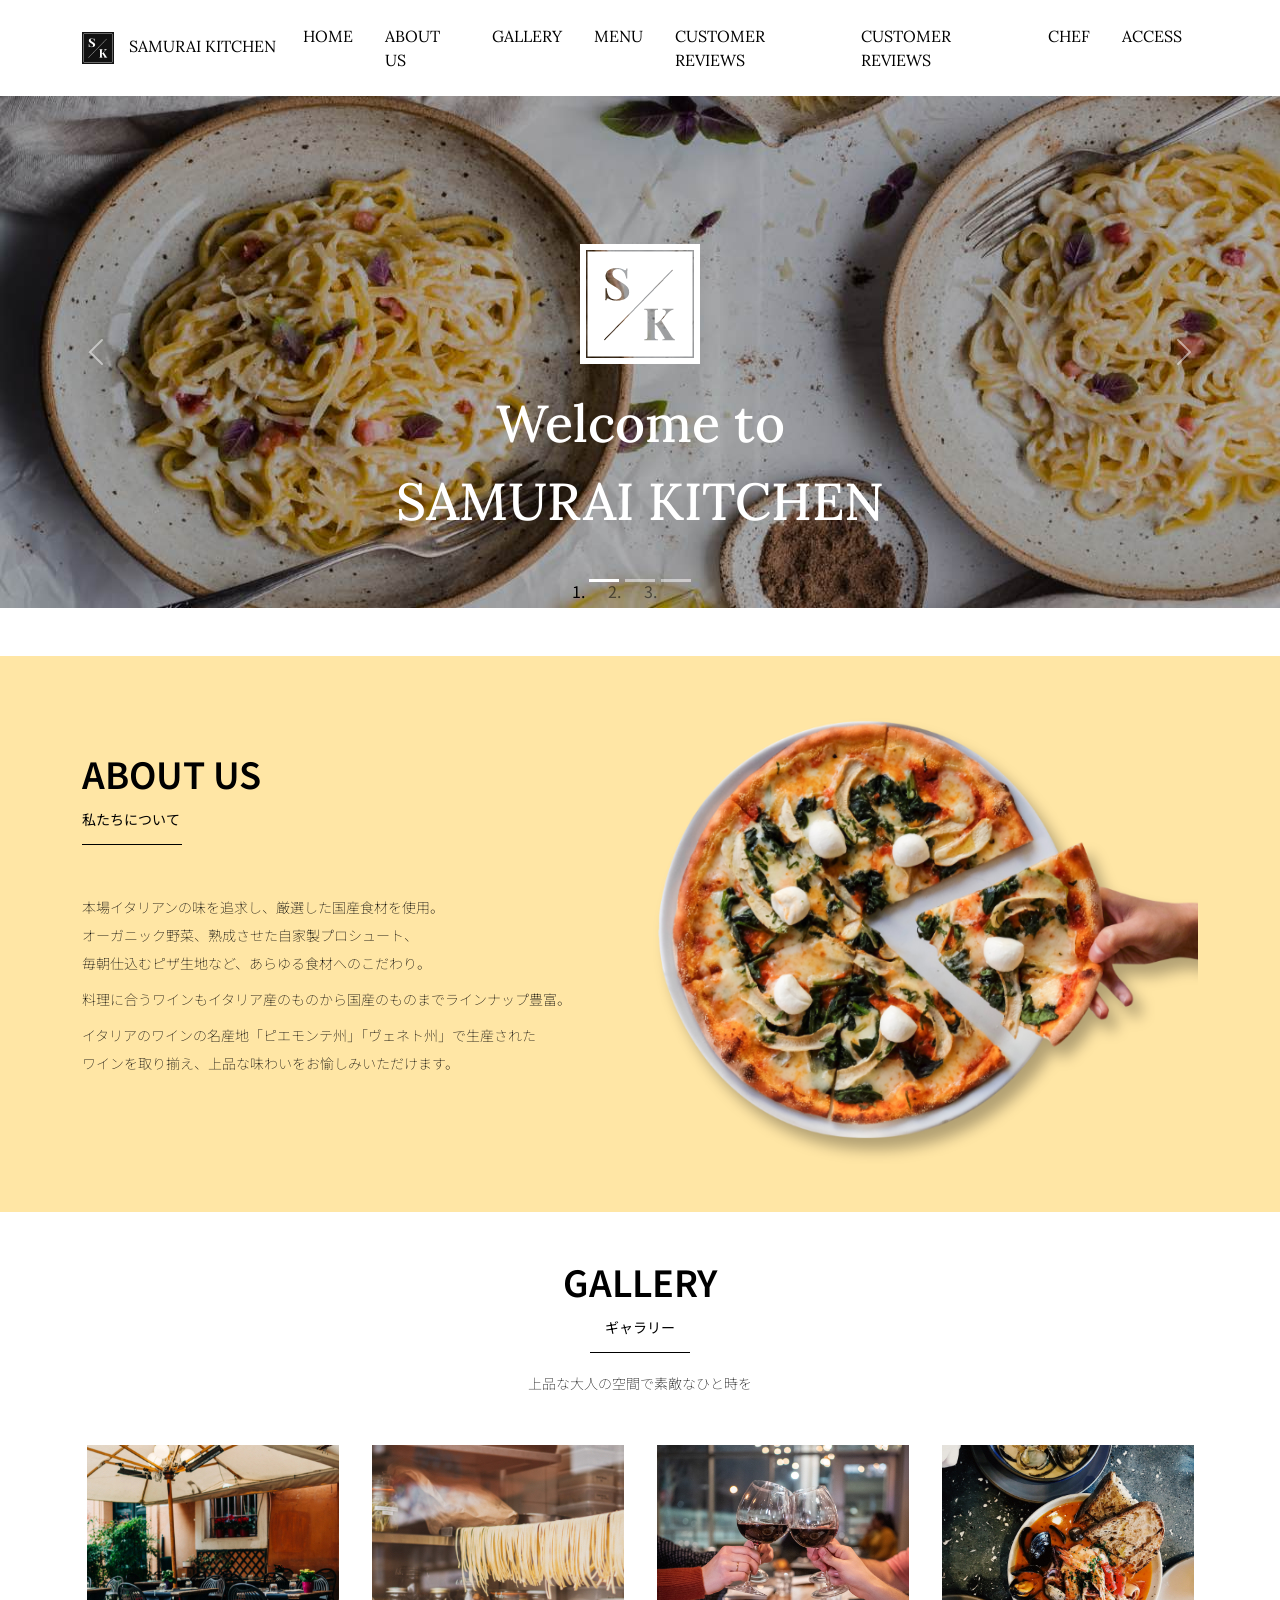
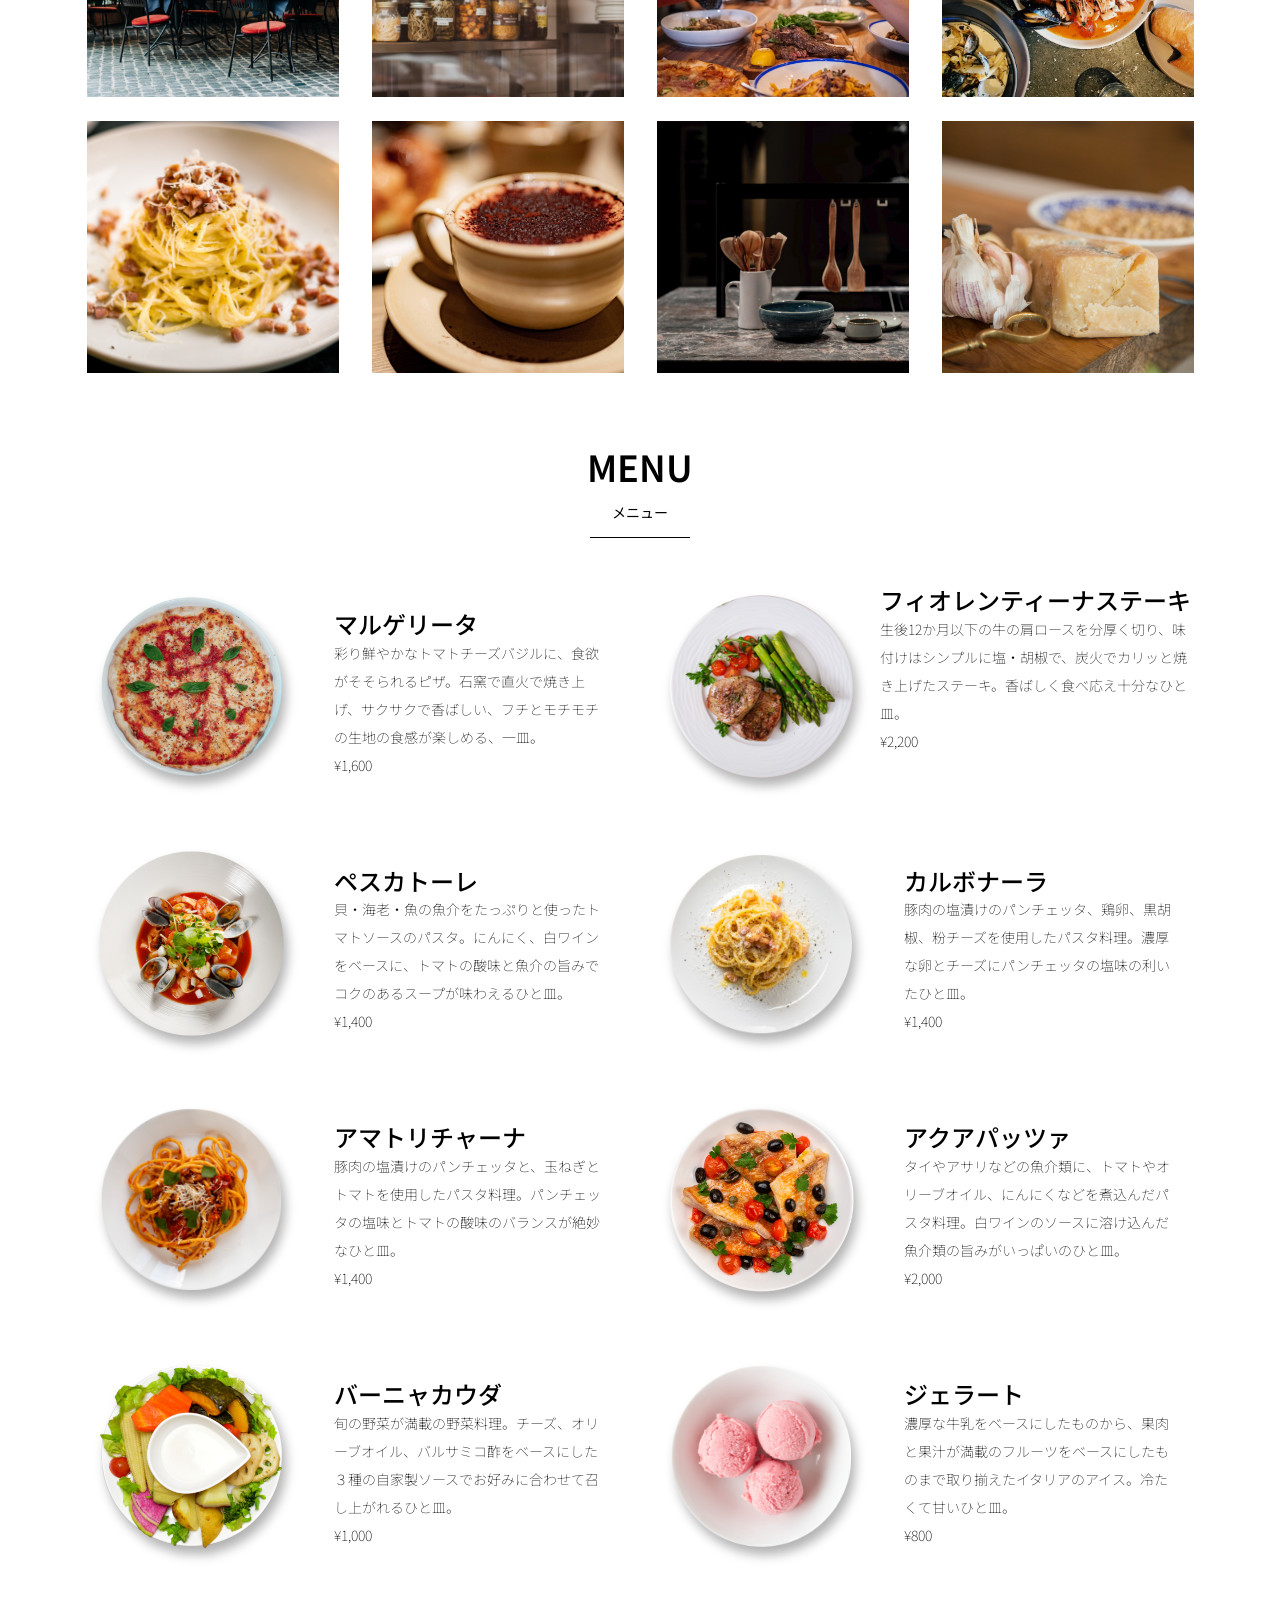
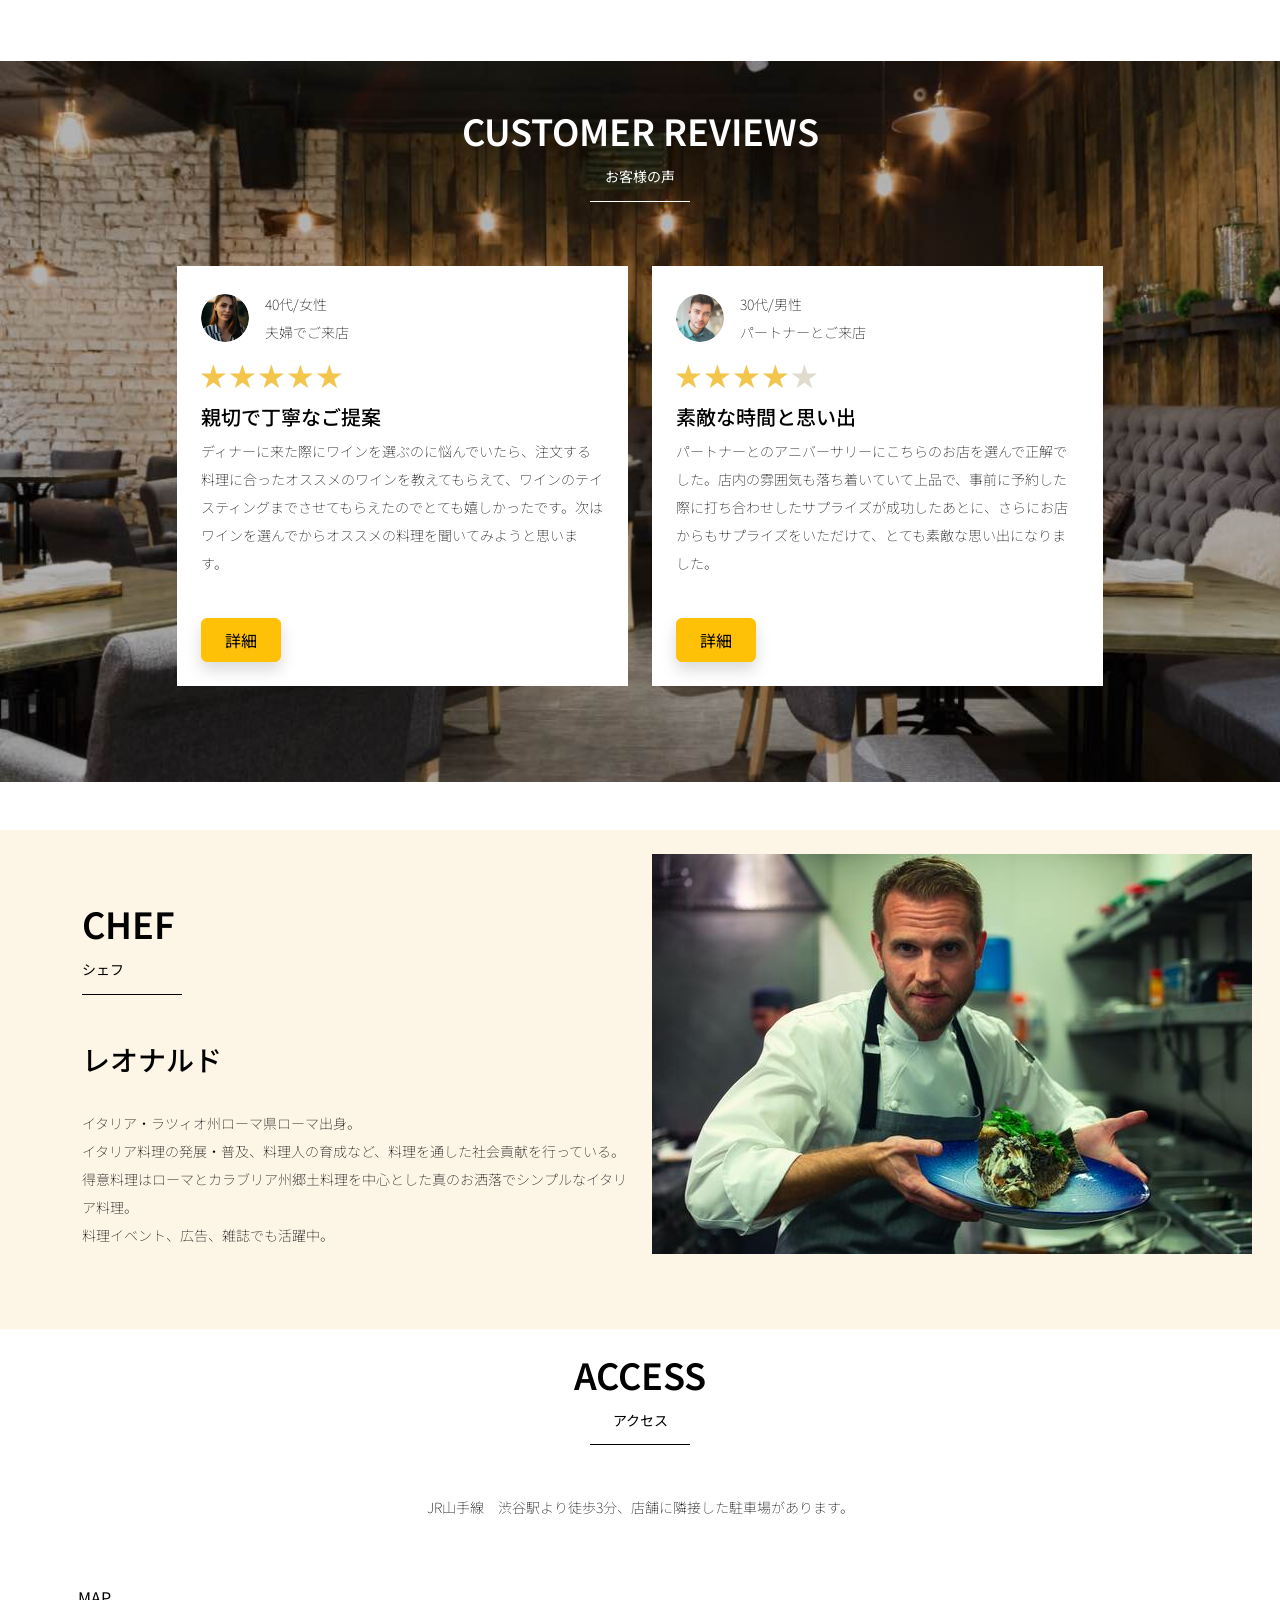
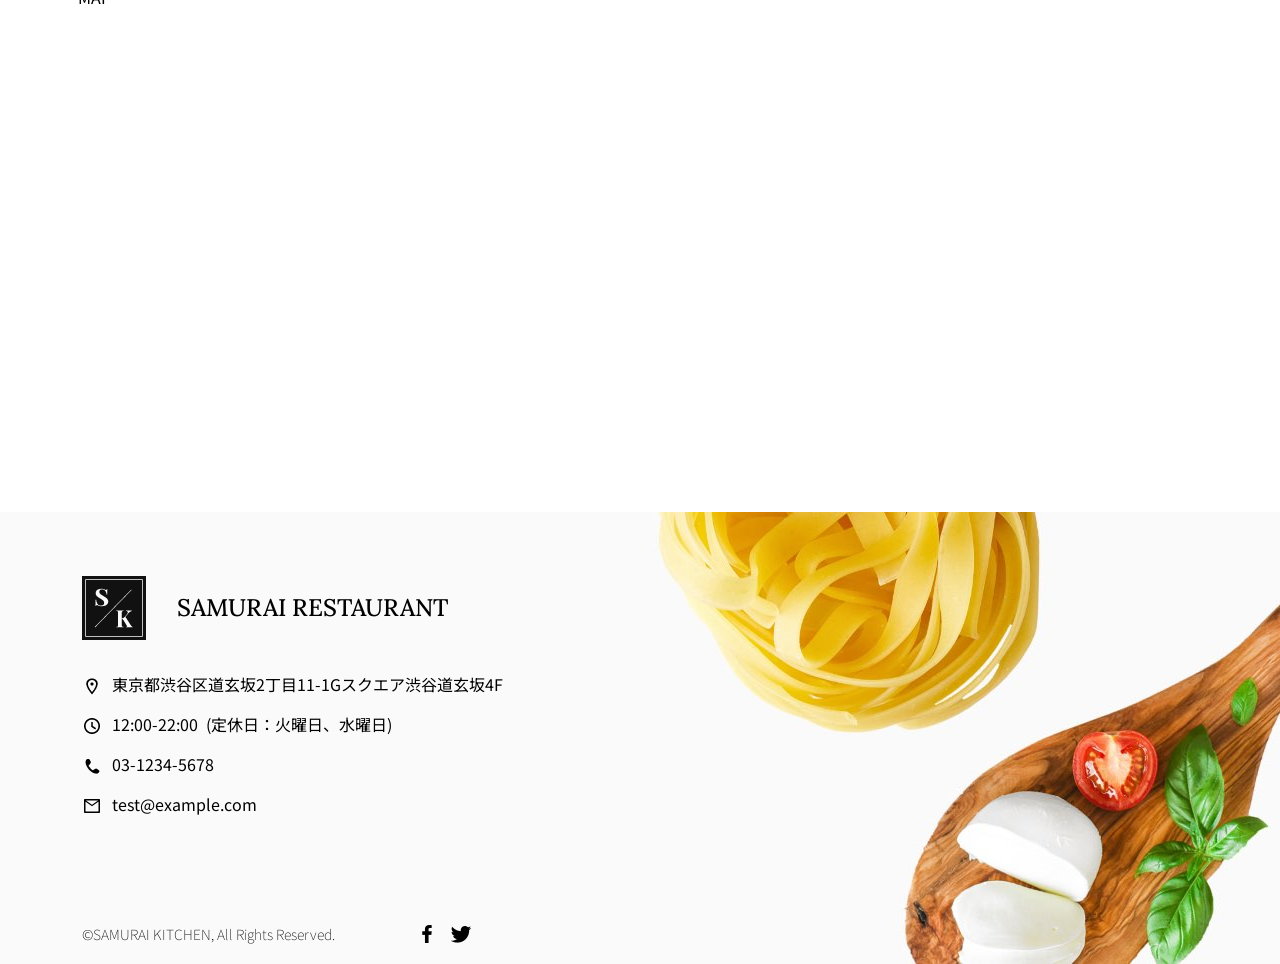
==== commit b45002f1: "Add files via upload" ====
--- a/kadai_015/index.html
+++ b/kadai_015/index.html
@@ -75,7 +75,9 @@
         <li class="nav-item px-2">
           <a class="nav-link my_nav_link my-2" href="#menu">MENU</a>
         </li>
-
+        <li class="nav-item px-2">
+          <a class="nav-link my_nav_link my-2" href="#review">CUSTOMER REVIEWS</a>
+        </li>
         <li class="nav-item px-2">
           <a class="nav-link my_nav_link my-2" href="#review">CUSTOMER REVIEWS</a>
         </li>
@@ -382,7 +384,7 @@
                     <img src="img/gelato.png" class="img-fluid" alt="ジェラート">
                   </div>
                   <div class="col-12 col-lg-7 p-4">
-                    <h4 class="mb-0 enu_title">ジェラート</h4>
+                    <h4 class="mb-0 menu_title">ジェラート</h4>
                     <p class="my-auto">濃厚な牛乳をベースにしたものから、果肉と果汁が満載のフルーツをベースにしたものまで取り揃えたイタリアのアイス。冷たくて甘いひと皿。</p>
                     <p class="menu_price">¥800</p>
                   </div>
@@ -490,7 +492,7 @@
 
     <!-- シェフセクション開始 -->
     <section class="chef_bg" id="chef">
-      <div class="container py-5 mb-5" >
+      <div class="container py-4 mb-4">
         <div class="row">
           
           <!-- 右側 -->
@@ -499,19 +501,19 @@
               <h2 class="section_title chef mb-5">
                 CHEF
               </h2>
-              <h4 class="mb-2">
-                レオナルド<br><br>
-              </h4>
+              <h3>レオナルド</h3>
+             <br>
               <p class="mb-2">
                 イタリア・ラツィオ州ローマ県ローマ出身。 <br>
                 イタリア料理の発展・普及、料理人の育成など、料理を通した社会貢献を行っている。 <br>
                 得意料理はローマとカラブリア州郷土料理を中心とした真のお洒落でシンプルなイタリア料理。 <br>
-              </p>
+                料理イベント、広告、雑誌でも活躍中。<br>
+               </p>
             </div>
           </div>
           <!-- 左側 -->
           <div class="col-lg-6">
-            <img src="img/chef.jpg" class="img-fluid" alt="シェフ">
+            <img src="img/chef.jpg" alt="chef">
           </div>
         </div>
       </div>
